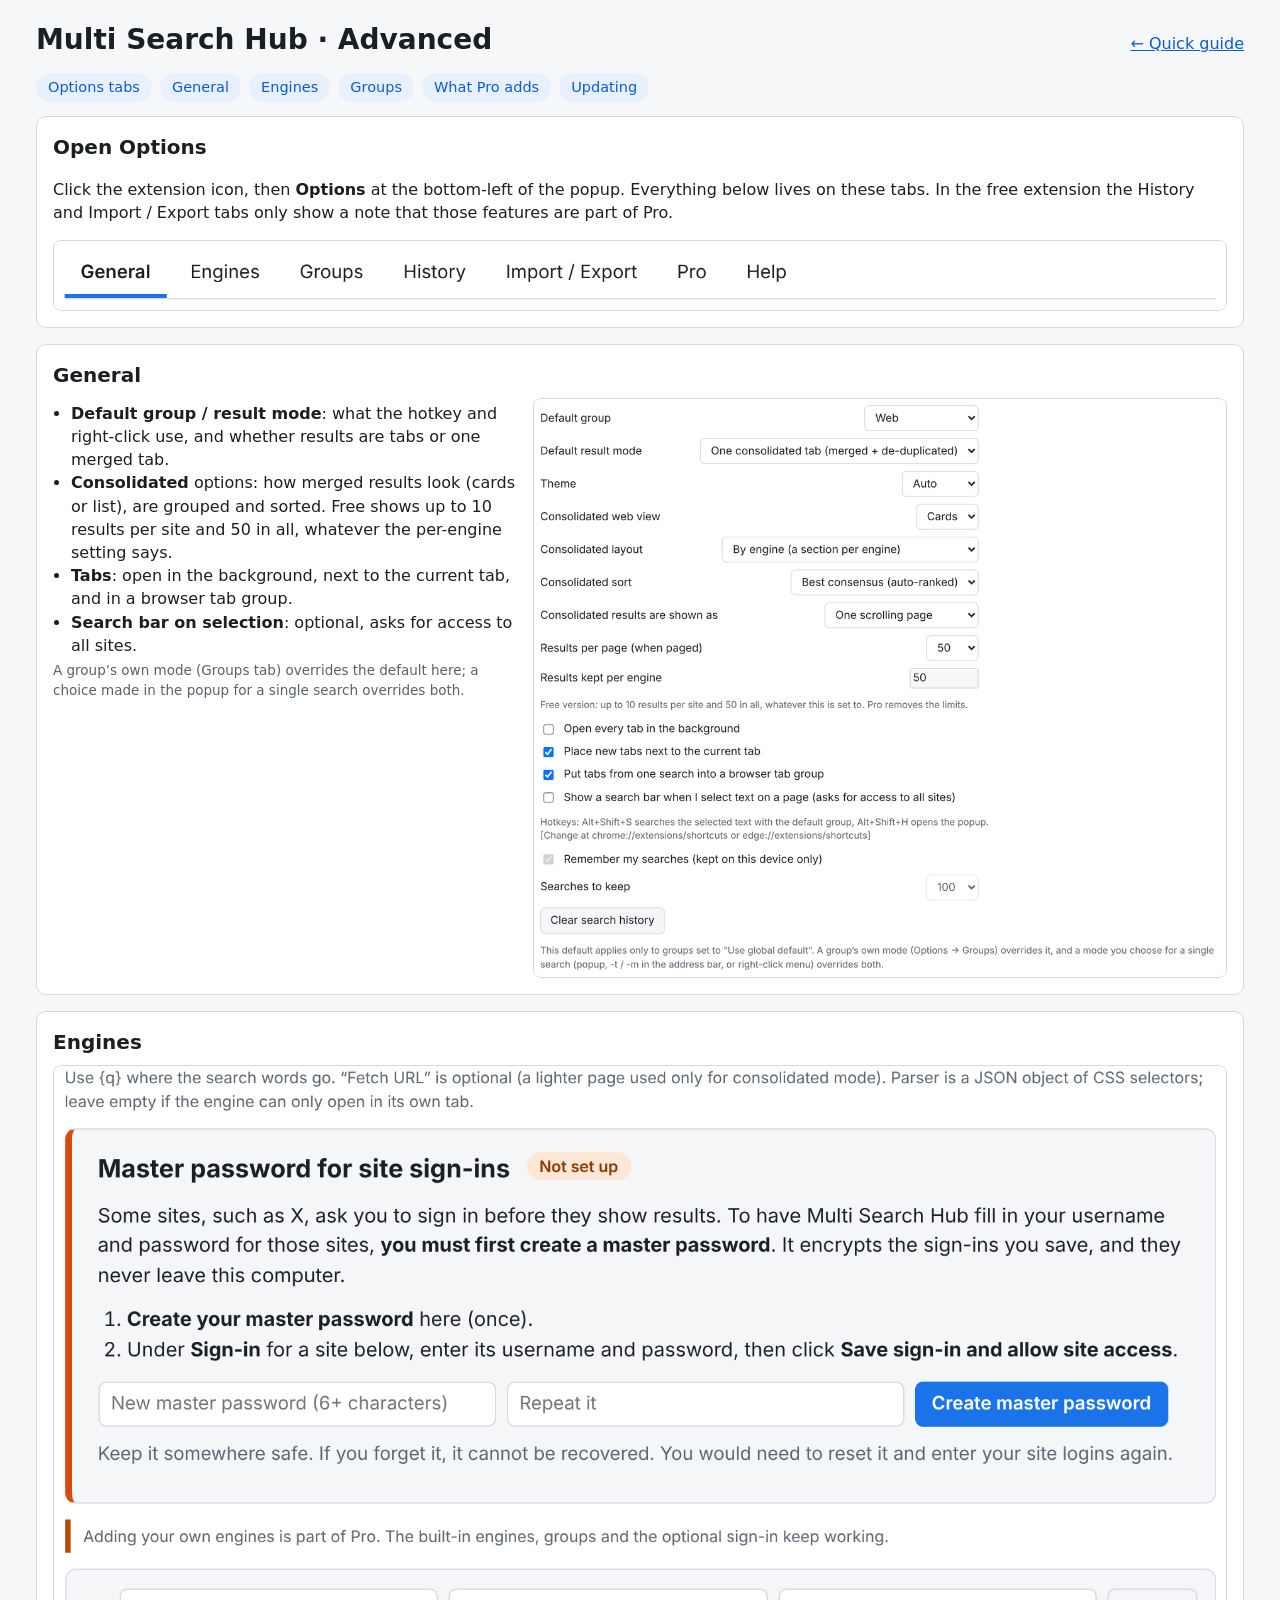
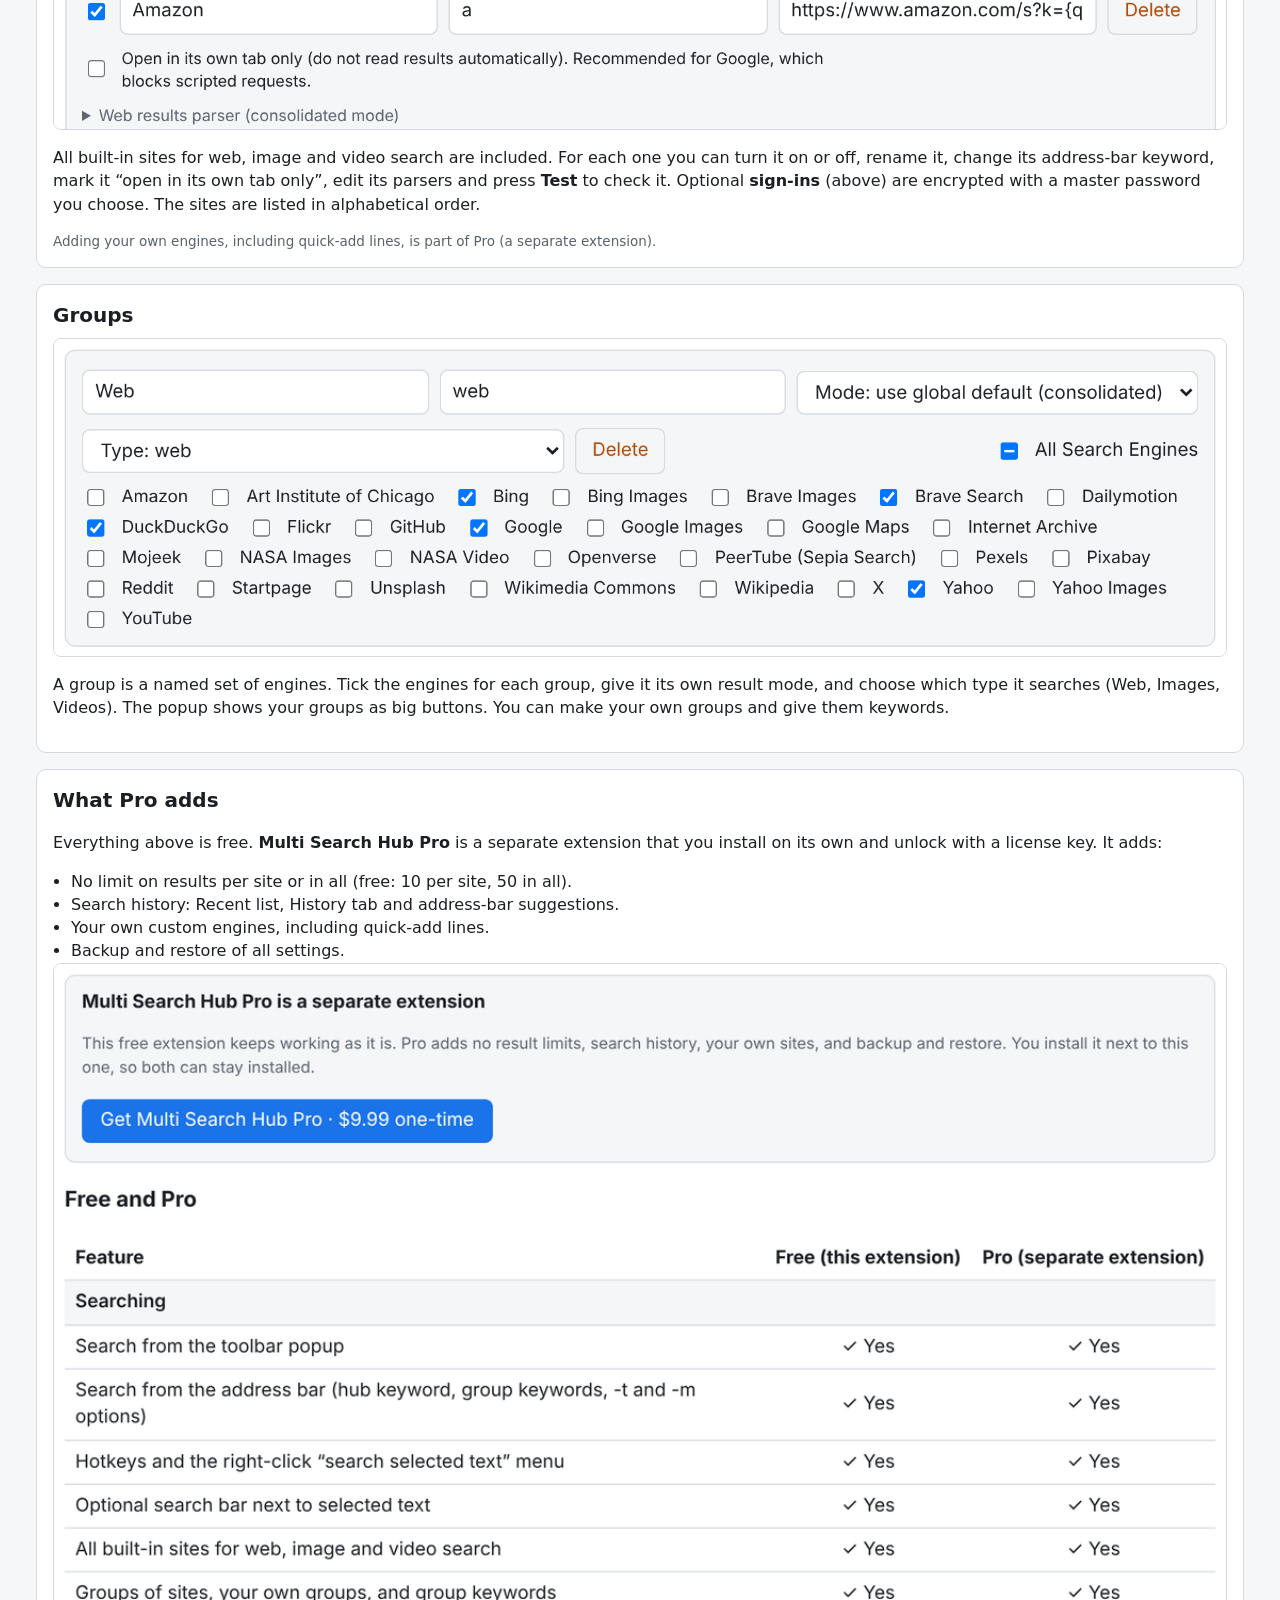
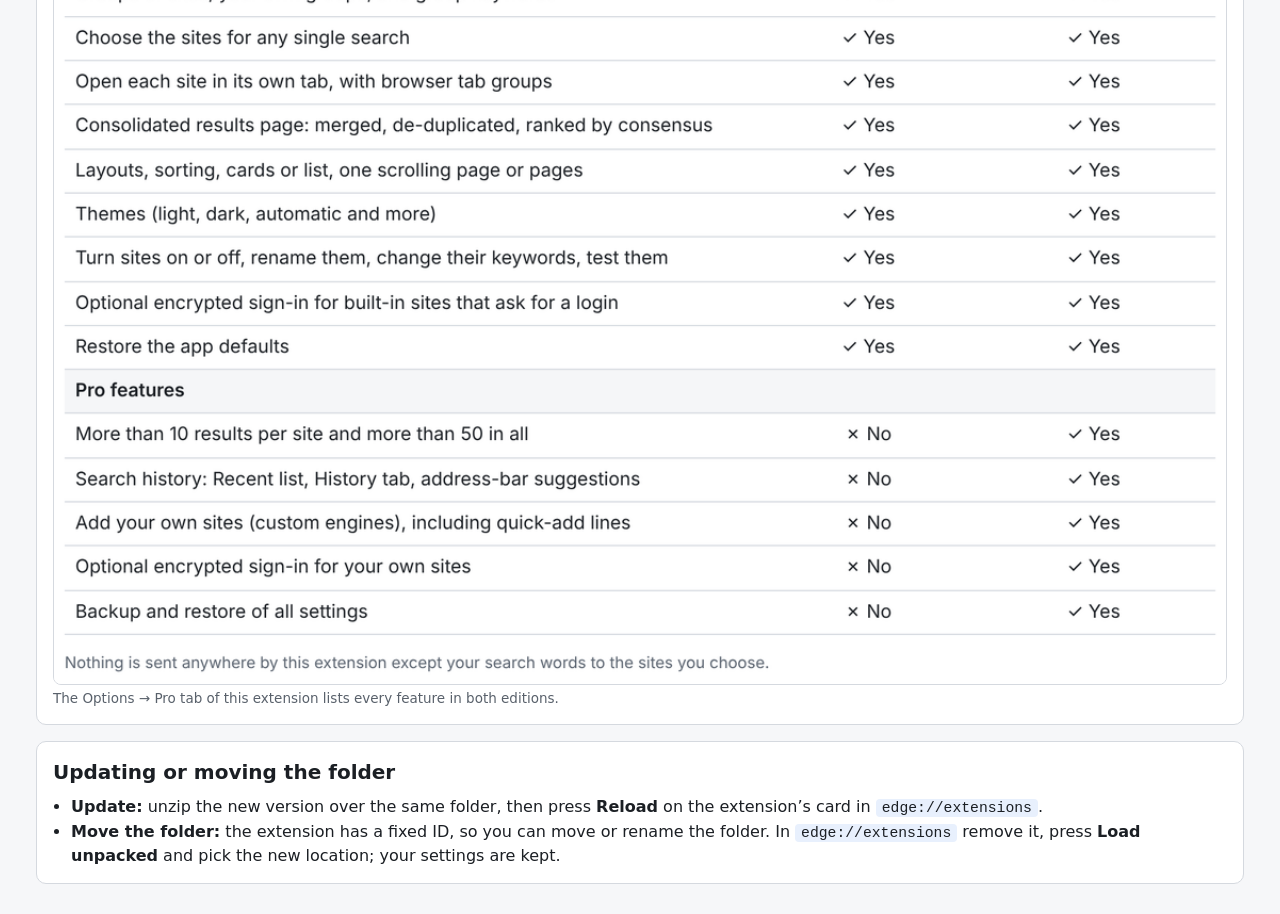
==== guide-free-advanced.html @ 28a11c8b "Add files via upload" ====
<!doctype html><html lang="en"><head><meta charset="utf-8"><meta name="viewport" content="width=device-width,initial-scale=1"><title>Multi Search Hub Advanced Guide</title><style>
:root{--bg:#f6f7f9;--card:#fff;--ink:#1b1f24;--mute:#59616b;--line:#d5d9df;--blue:#0b5cd5;--orange:#b84a00;--soft:#e8f0fd;--osoft:#fdeee3}
@media (prefers-color-scheme:dark){:root{--bg:#14171b;--card:#1e2227;--ink:#eceff3;--mute:#a4acb6;--line:#343a42;--blue:#6aa5ff;--orange:#ff9a55;--soft:#1b2a45;--osoft:#3a2616}}
*{box-sizing:border-box}
body{margin:0;background:var(--bg);color:var(--ink);font-family:"Segoe UI",Segoe UI,system-ui,-apple-system,Roboto,Arial,sans-serif;font-size:16px;line-height:1.45}
.wrap{max-width:1240px;margin:0 auto;padding:16px}
header{display:flex;align-items:baseline;justify-content:space-between;flex-wrap:wrap;gap:4px 16px;margin:4px 0 12px}
h1{font-size:28px;margin:0}h2{font-size:20px;margin:0 0 8px}h3{font-size:16px;margin:14px 0 4px}
.sub{color:var(--mute)}
.grid{display:grid;grid-template-columns:minmax(0,5fr) minmax(0,7fr);gap:16px;margin-bottom:16px}
.card{background:var(--card);border:1px solid var(--line);border-radius:10px;padding:16px}
ol.steps{list-style:none;margin:0;padding:0;counter-reset:s}
ol.steps li{counter-increment:s;position:relative;padding:0 0 12px 44px;margin-bottom:4px}
ol.steps li::before{content:counter(s);position:absolute;left:0;top:0;width:32px;height:32px;border-radius:50%;background:var(--blue);color:#fff;font-weight:700;display:grid;place-items:center}
:root{--onblue:#fff}
@media (prefers-color-scheme:dark){ol.steps li::before,.pin{color:#0b1220}}
code,kbd{font-family:Consolas,"Cascadia Mono",monospace;background:var(--soft);padding:1px 6px;border-radius:4px;font-size:.92em}
.shot{position:relative;margin-left:16px;border:1px solid var(--line);border-radius:8px;background:#fff}.shot img{border-radius:7px}
.shot img{display:block;width:100%;height:auto}
.pin{position:absolute;transform:translate(-50%,-50%);min-width:20px;height:20px;display:grid;place-items:center;font-weight:700;font-size:11px;color:#fff;box-shadow:0 0 0 2px #fff,0 1px 4px rgba(0,0,0,.5)}
.pin.b{background:var(--blue);border-radius:50%}
.pin.o{background:var(--orange);border-radius:4px}
ul.legend{list-style:none;margin:10px 0 0;padding:0;display:grid;grid-template-columns:1fr 1fr;gap:6px 18px}
ul.legend li{display:flex;gap:8px;align-items:flex-start;font-size:15px}
.k{flex:none;min-width:24px;height:24px;display:grid;place-items:center;font-weight:700;font-size:13px;color:#fff}
.k.b{background:var(--blue);border-radius:50%}.k.o{background:var(--orange);border-radius:4px}
@media (prefers-color-scheme:dark){.k,.pin{color:#0b1220}}
.tips{display:grid;grid-template-columns:repeat(4,1fr);gap:10px}@media(max-width:860px){.tips{grid-template-columns:1fr}}
.tip{border-left:4px solid var(--orange);background:var(--osoft);padding:8px 12px;border-radius:0 8px 8px 0}
.tip b{display:block}
.note{color:var(--mute);font-size:13.5px;margin-top:10px}
a{color:var(--blue)}
.pill{display:inline-block;background:var(--soft);border-radius:99px;padding:2px 10px;font-size:14px}
@media(max-width:860px){.grid{grid-template-columns:1fr}ul.legend{grid-template-columns:1fr}h1{font-size:23px}}
.scroll{overflow-x:auto;padding-bottom:4px}@media(max-width:860px){.scroll .shot{min-width:760px}}
/* advanced */
.sec{margin-bottom:16px}
.two{display:grid;grid-template-columns:minmax(0,4fr) minmax(0,6fr);gap:18px;align-items:start}
@media(max-width:860px){.two{grid-template-columns:1fr}}
.fig{border:1px solid var(--line);border-radius:8px;overflow:hidden;background:#fff}.fig img{display:block;width:100%;height:auto}
.cap{font-size:13.5px;color:var(--mute);margin:4px 0 0}
table{border-collapse:collapse;width:100%;font-size:15px}td,th{border-bottom:1px solid var(--line);padding:5px 8px;text-align:left;vertical-align:top}
.warn{border-left:4px solid var(--orange);background:var(--osoft);padding:8px 12px;border-radius:0 8px 8px 0;margin:10px 0}
nav.toc{display:flex;flex-wrap:wrap;gap:8px;margin:0 0 14px}nav.toc a{background:var(--soft);padding:4px 12px;border-radius:99px;text-decoration:none;font-size:14.5px}
ul.tight{margin:4px 0 0 18px;padding:0}
</style></head><body><div class="wrap"><header><h1>Multi Search Hub · Advanced</h1><span class="sub"><a href="guide-free.html">← Quick guide</a></span></header><nav class="toc"><a href="#tabs">Options tabs</a><a href="#general">General</a><a href="#engines">Engines</a><a href="#groups">Groups</a><a href="#pro">What Pro adds</a><a href="#update">Updating</a></nav><section class="card sec" id="tabs"><h2>Open Options</h2>
 <p>Click the extension icon, then <b>Options</b> at the bottom-left of the popup. Everything below lives on these tabs. In the free extension the History and Import / Export tabs only show a note that those features are part of Pro.</p><div class="fig"><img src="[data-uri]" alt="Options tabs"></div></section><section class="card sec" id="general"><h2>General</h2><div class="two"><div>
 <ul class="tight"><li><b>Default group / result mode</b>: what the hotkey and right-click use, and whether results are tabs or one merged tab.</li>
 <li><b>Consolidated</b> options: how merged results look (cards or list), are grouped and sorted. Free shows up to 10 results per site and 50 in all, whatever the per-engine setting says.</li>
 <li><b>Tabs</b>: open in the background, next to the current tab, and in a browser tab group.</li>
 <li><b>Search bar on selection</b>: optional, asks for access to all sites.</li></ul>
 <p class="cap">A group’s own mode (Groups tab) overrides the default here; a choice made in the popup for a single search overrides both.</p></div>
 <div><div class="fig"><img src="[data-uri]" alt="General options"></div></div></div></section><section class="card sec" id="engines"><h2>Engines</h2><div class="fig"><img src="[data-uri]" alt="Engines tab"></div>
 <p>All built-in sites for web, image and video search are included. For each one you can turn it on or off, rename it, change its address-bar keyword, mark it “open in its own tab only”, edit its parsers and press <b>Test</b> to check it. Optional <b>sign-ins</b> (above) are encrypted with a master password you choose. The sites are listed in alphabetical order.</p>
 <p class="cap">Adding your own engines, including quick-add lines, is part of Pro (a separate extension).</p></section><section class="card sec" id="groups"><h2>Groups</h2><div class="fig"><img src="[data-uri]" alt="Group card"></div>
 <p>A group is a named set of engines. Tick the engines for each group, give it its own result mode, and choose which type it searches (Web, Images, Videos). The popup shows your groups as big buttons. You can make your own groups and give them keywords.</p></section><section class="card sec" id="pro"><h2>What Pro adds</h2>
 <p>Everything above is free. <b>Multi Search Hub Pro</b> is a separate extension that you install on its own and unlock with a license key. It adds:</p>
 <ul class="tight"><li>No limit on results per site or in all (free: 10 per site, 50 in all).</li><li>Search history: Recent list, History tab and address-bar suggestions.</li><li>Your own custom engines, including quick-add lines.</li><li>Backup and restore of all settings.</li></ul>
 <div class="fig"><img src="[data-uri]" alt="Free and Pro table"></div>
 <p class="cap">The Options → Pro tab of this extension lists every feature in both editions.</p></section><section class="card sec" id="update"><h2>Updating or moving the folder</h2>
 <ul class="tight"><li><b>Update:</b> unzip the new version over the same folder, then press <b>Reload</b> on the extension’s card in <code>edge://extensions</code>.</li>
 <li><b>Move the folder:</b> the extension has a fixed ID, so you can move or rename the folder. In <code>edge://extensions</code> remove it, press <b>Load unpacked</b> and pick the new location; your settings are kept.</li></ul></section></div></body></html>
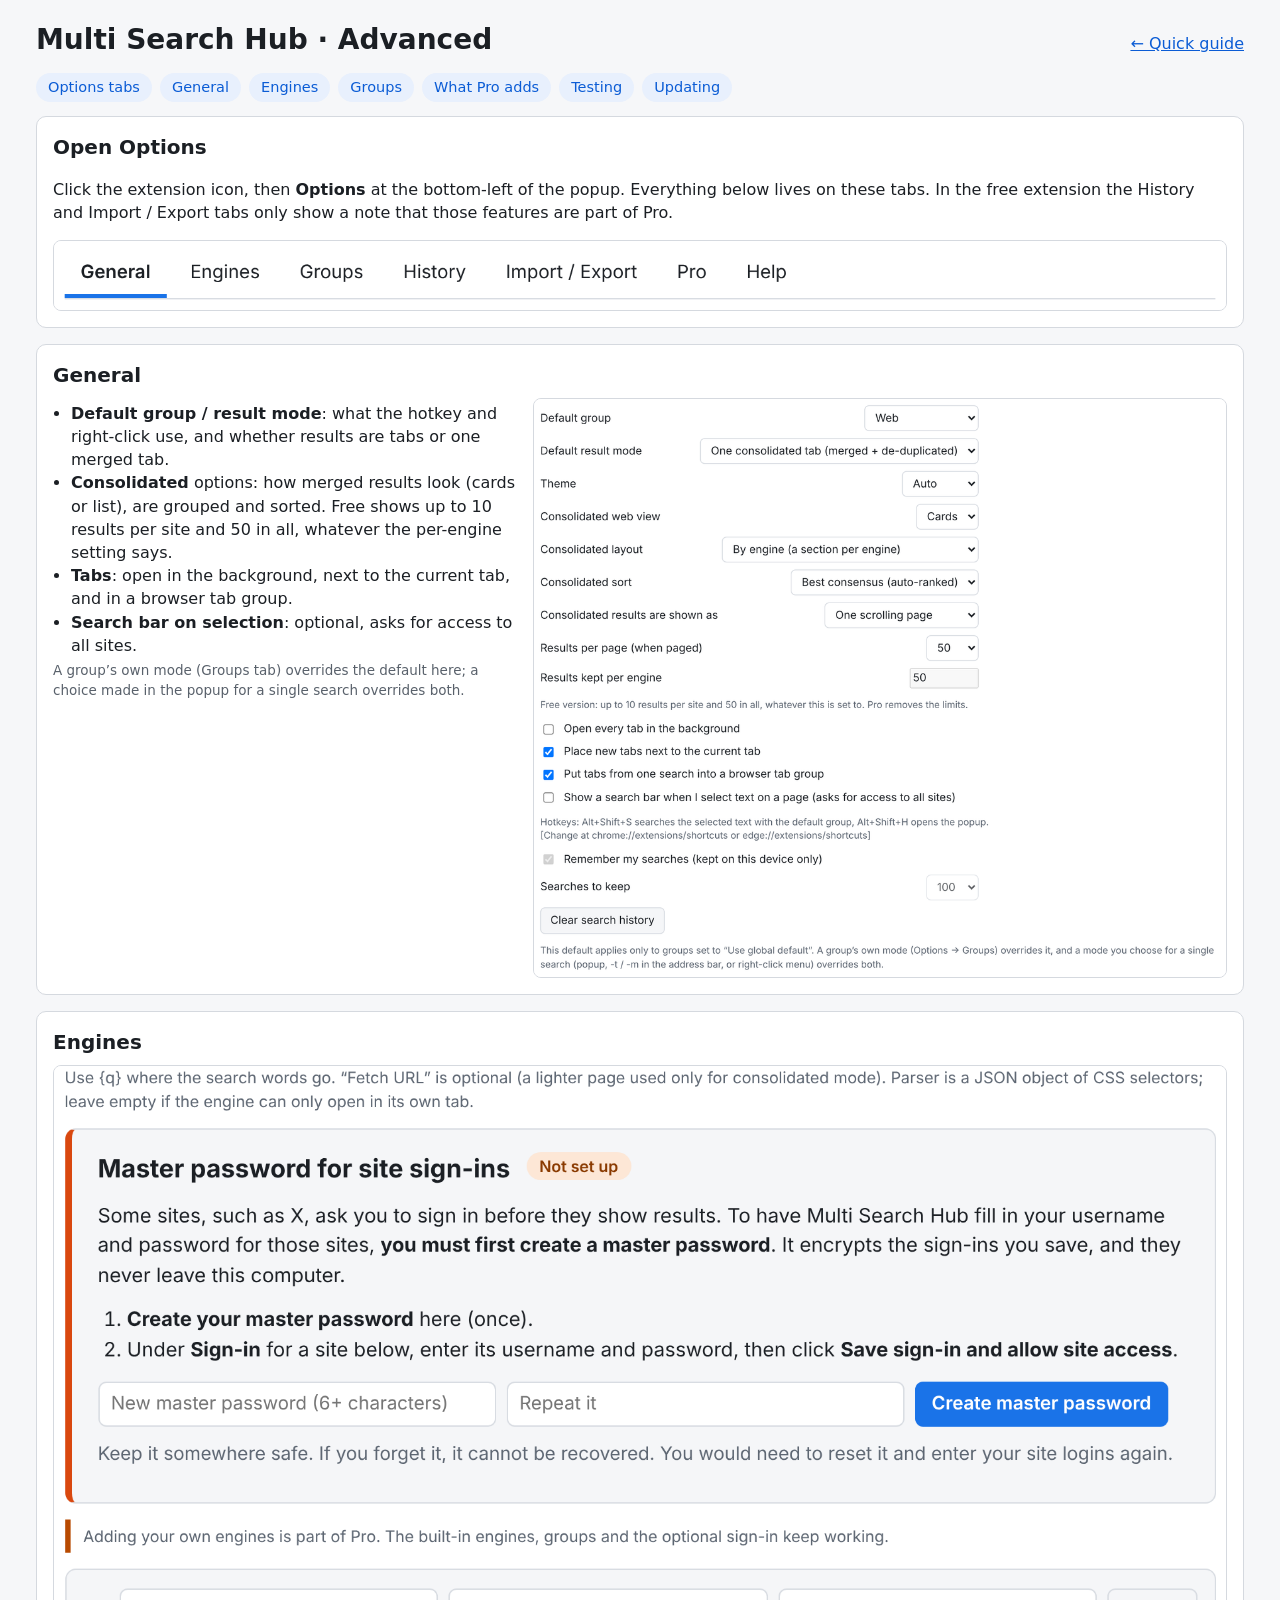
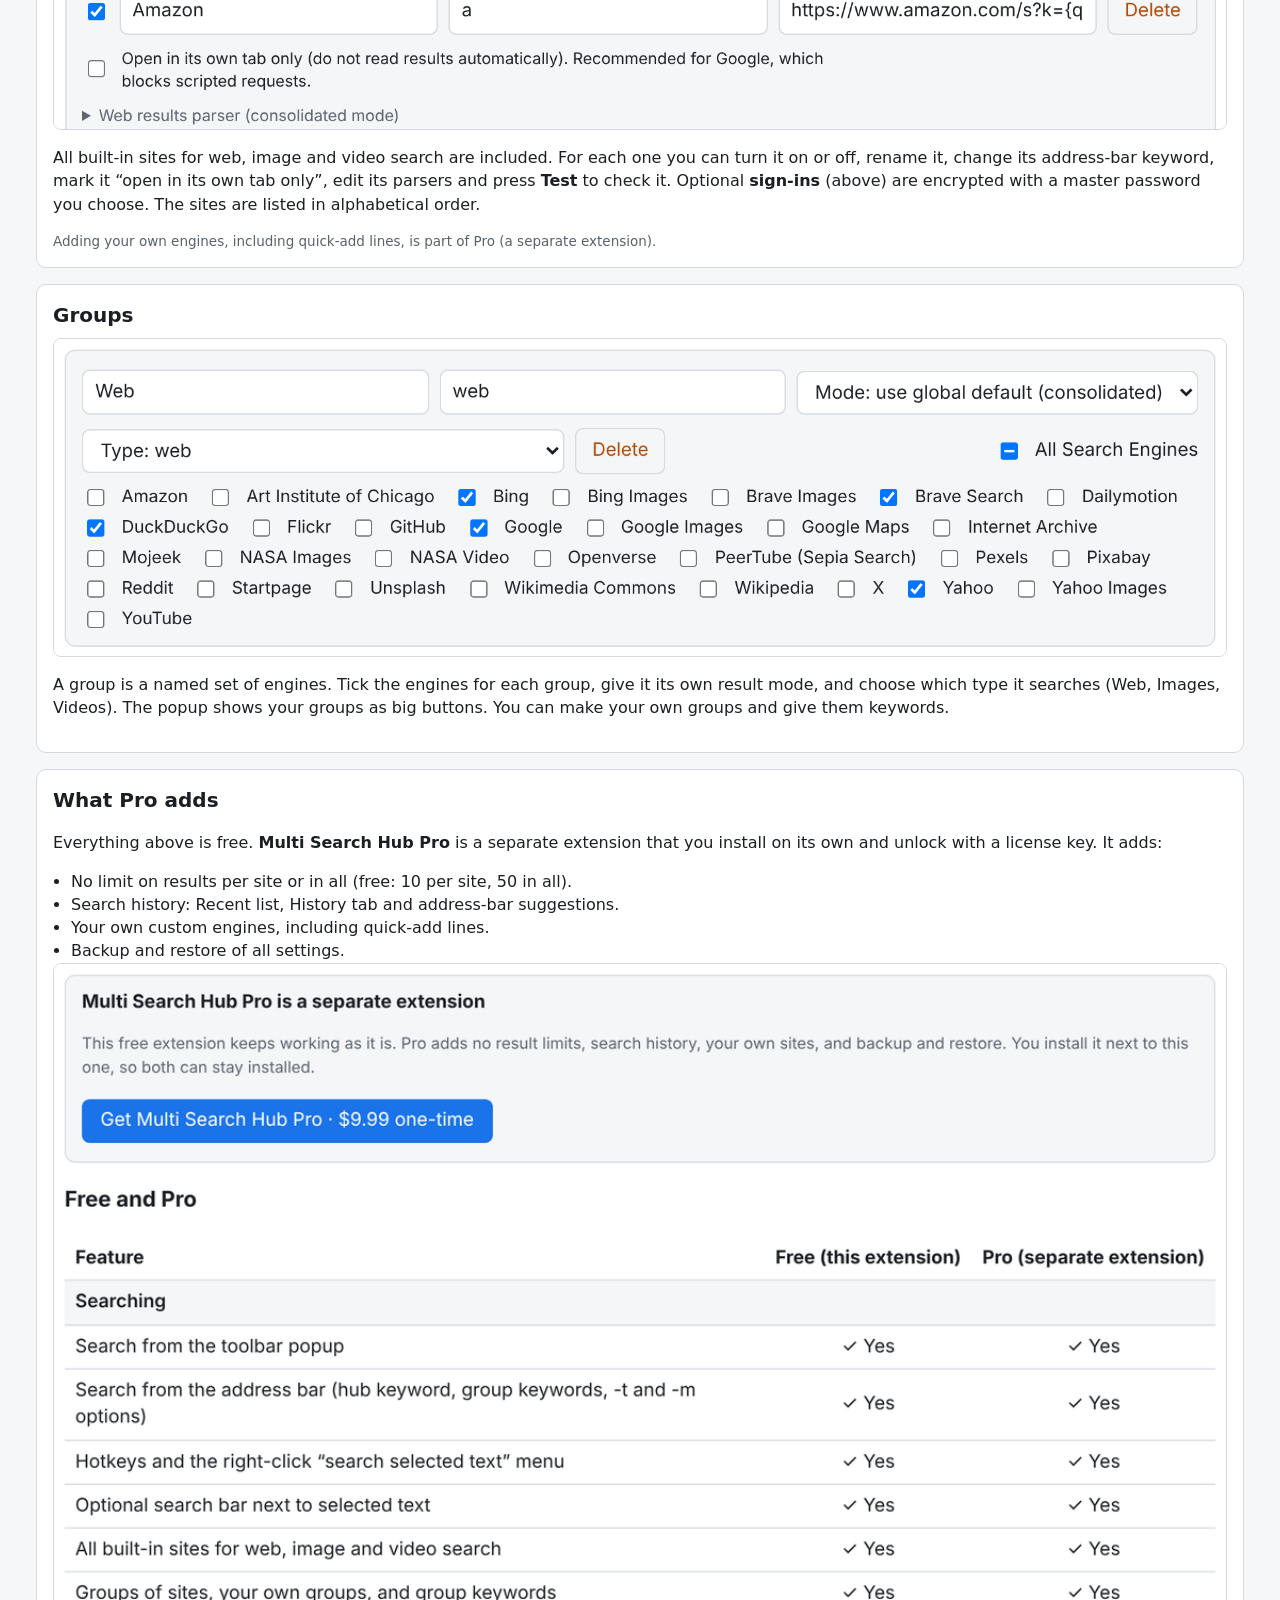
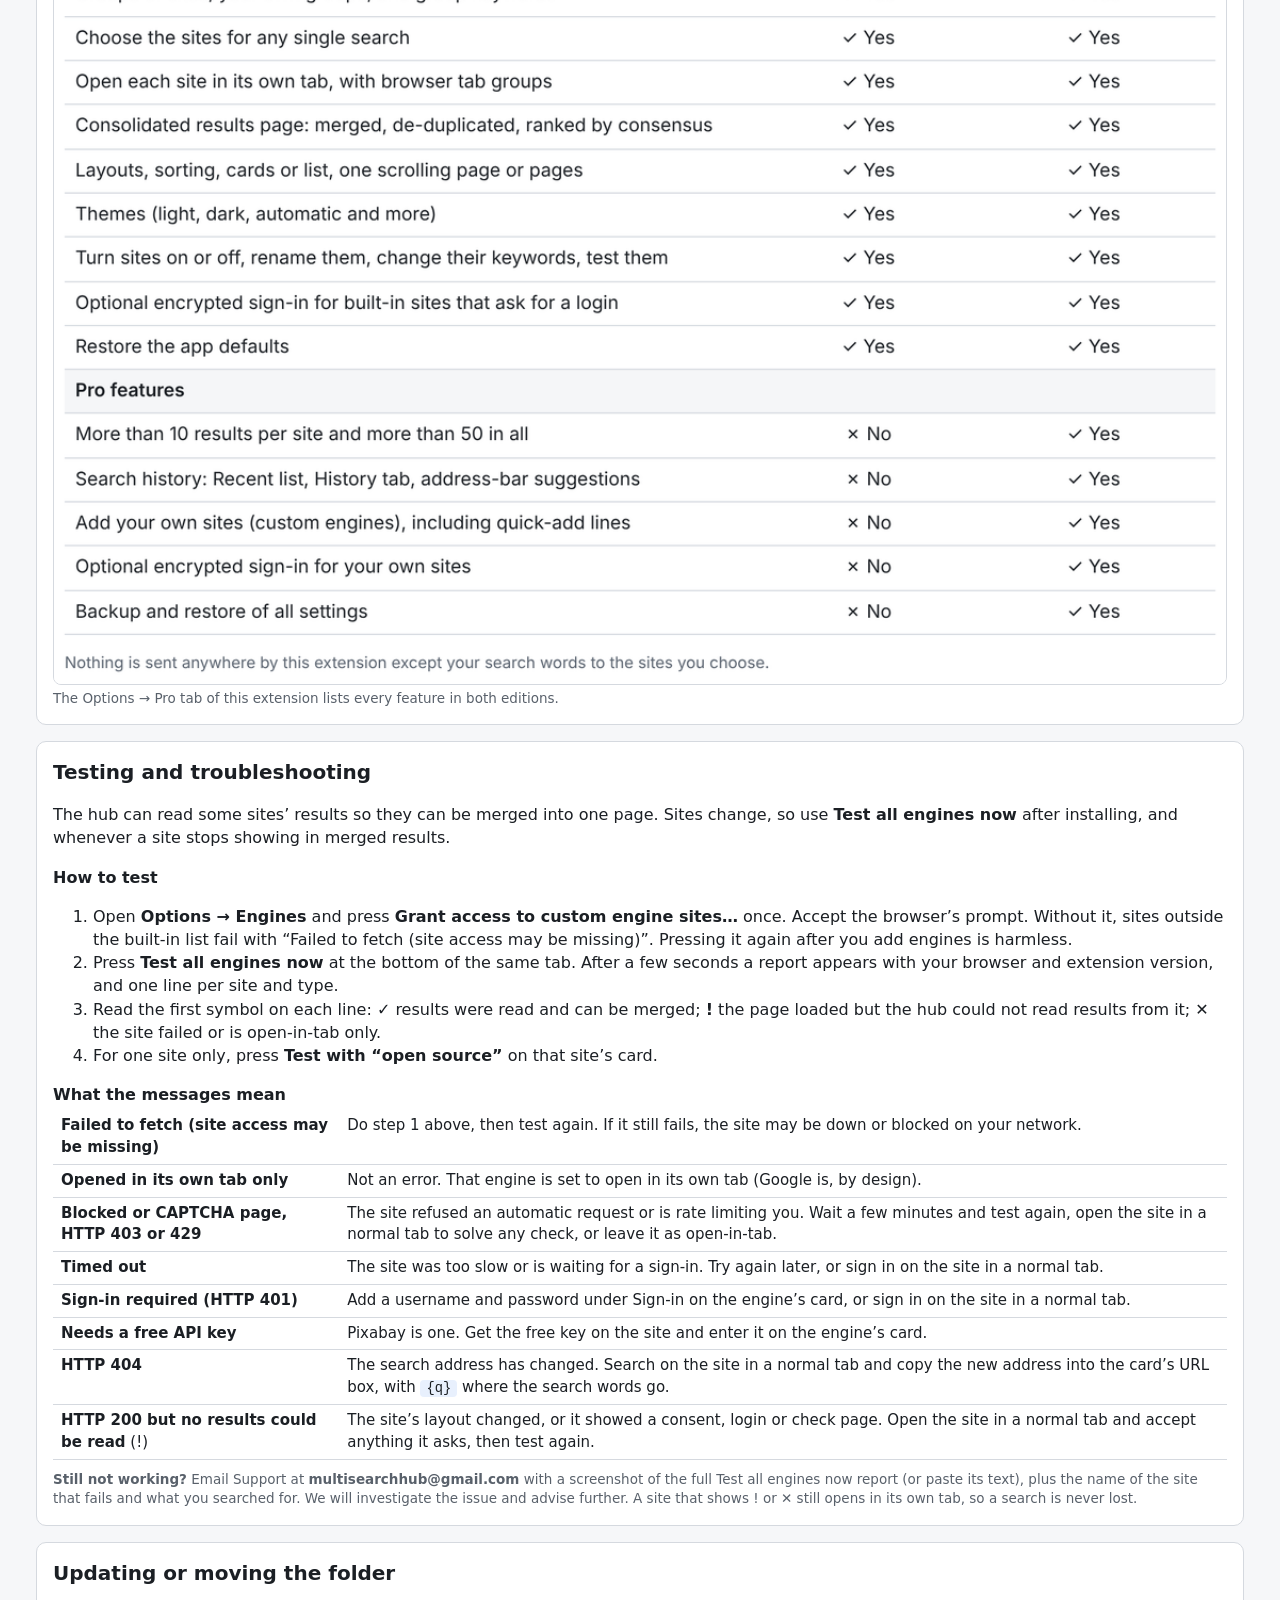
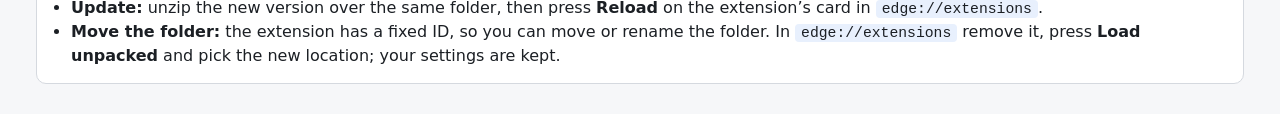
==== commit 0f959e54: "Add files via upload" ====
--- a/guide-free-advanced.html
+++ b/guide-free-advanced.html
@@ -43,7 +43,7 @@
 .warn{border-left:4px solid var(--orange);background:var(--osoft);padding:8px 12px;border-radius:0 8px 8px 0;margin:10px 0}
 nav.toc{display:flex;flex-wrap:wrap;gap:8px;margin:0 0 14px}nav.toc a{background:var(--soft);padding:4px 12px;border-radius:99px;text-decoration:none;font-size:14.5px}
 ul.tight{margin:4px 0 0 18px;padding:0}
-</style></head><body><div class="wrap"><header><h1>Multi Search Hub · Advanced</h1><span class="sub"><a href="guide-free.html">← Quick guide</a></span></header><nav class="toc"><a href="#tabs">Options tabs</a><a href="#general">General</a><a href="#engines">Engines</a><a href="#groups">Groups</a><a href="#pro">What Pro adds</a><a href="#update">Updating</a></nav><section class="card sec" id="tabs"><h2>Open Options</h2>
+</style></head><body><div class="wrap"><header><h1>Multi Search Hub · Advanced</h1><span class="sub"><a href="guide-free.html">← Quick guide</a></span></header><nav class="toc"><a href="#tabs">Options tabs</a><a href="#general">General</a><a href="#engines">Engines</a><a href="#groups">Groups</a><a href="#pro">What Pro adds</a><a href="#testing">Testing</a><a href="#update">Updating</a></nav><section class="card sec" id="tabs"><h2>Open Options</h2>
  <p>Click the extension icon, then <b>Options</b> at the bottom-left of the popup. Everything below lives on these tabs. In the free extension the History and Import / Export tabs only show a note that those features are part of Pro.</p><div class="fig"><img src="[data-uri]" alt="Options tabs"></div></section><section class="card sec" id="general"><h2>General</h2><div class="two"><div>
  <ul class="tight"><li><b>Default group / result mode</b>: what the hotkey and right-click use, and whether results are tabs or one merged tab.</li>
  <li><b>Consolidated</b> options: how merged results look (cards or list), are grouped and sorted. Free shows up to 10 results per site and 50 in all, whatever the per-engine setting says.</li>
@@ -57,6 +57,25 @@
  <p>Everything above is free. <b>Multi Search Hub Pro</b> is a separate extension that you install on its own and unlock with a license key. It adds:</p>
  <ul class="tight"><li>No limit on results per site or in all (free: 10 per site, 50 in all).</li><li>Search history: Recent list, History tab and address-bar suggestions.</li><li>Your own custom engines, including quick-add lines.</li><li>Backup and restore of all settings.</li></ul>
  <div class="fig"><img src="[data-uri]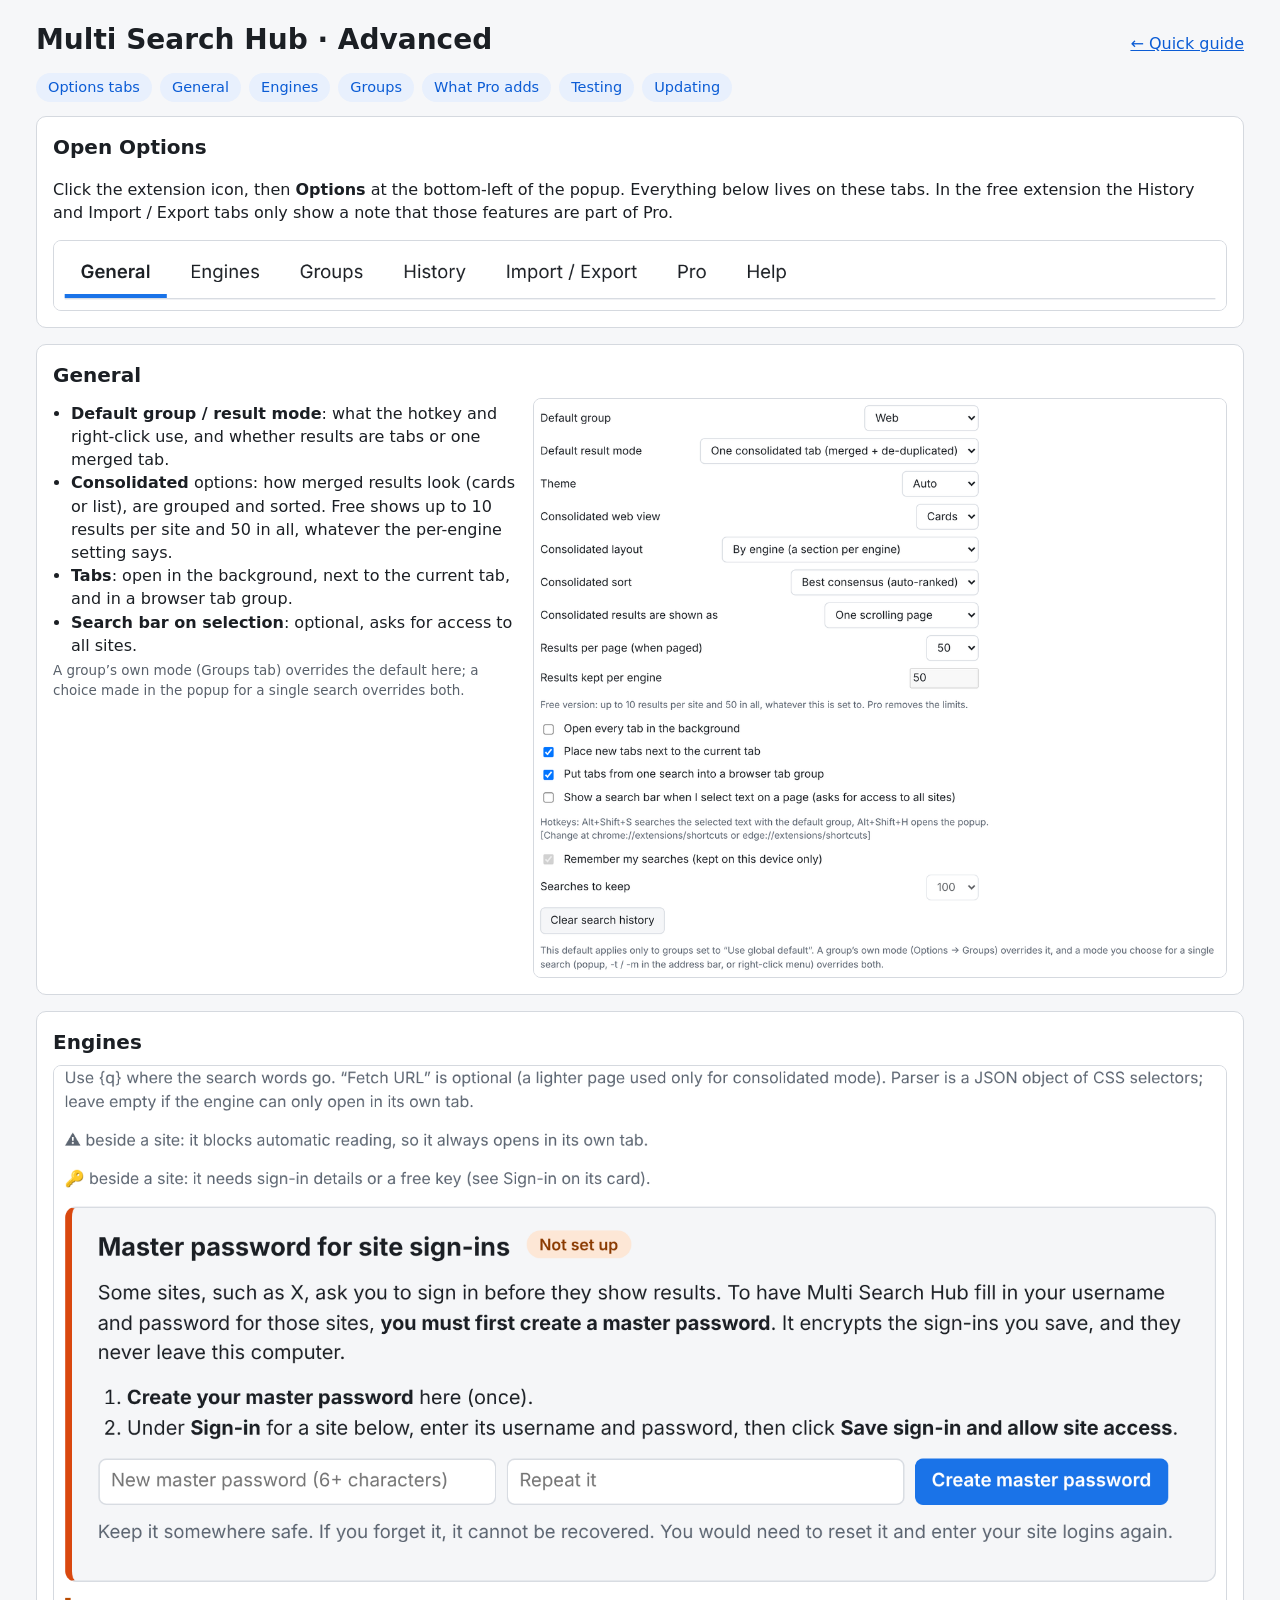
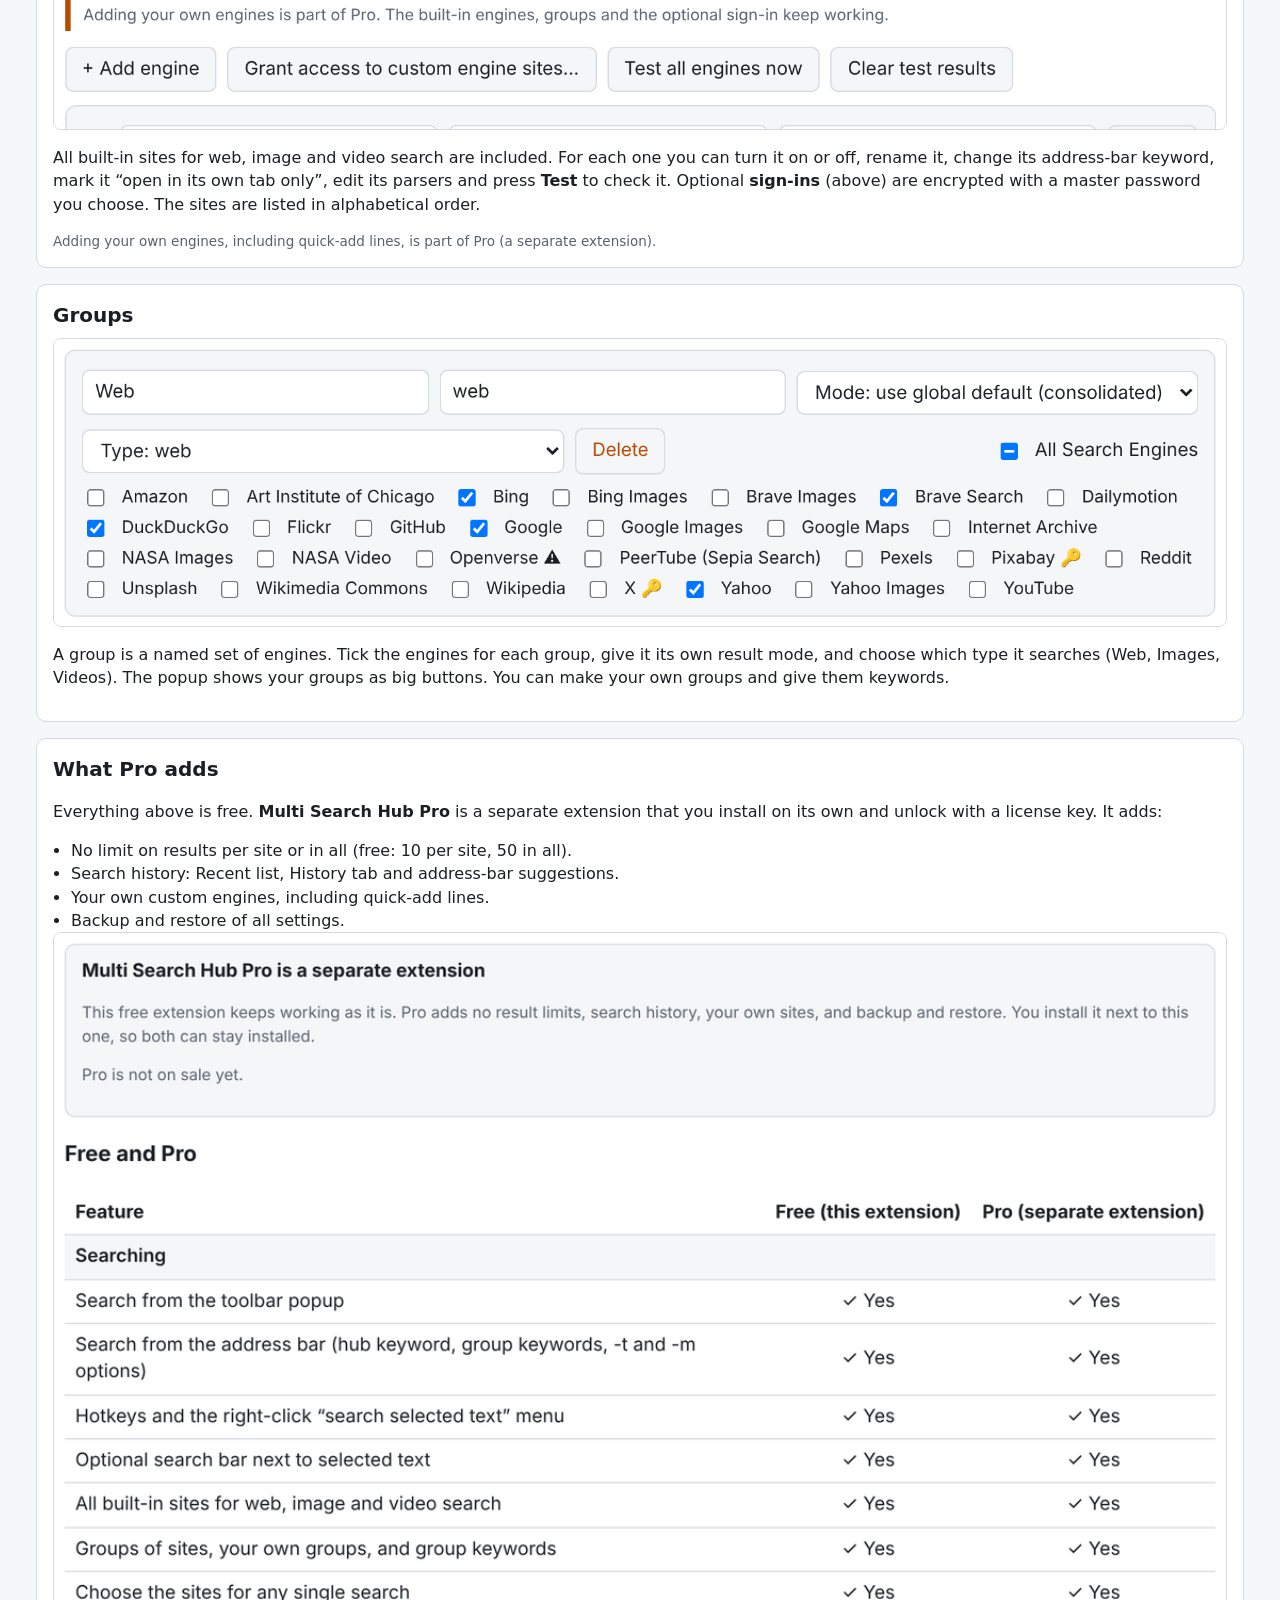
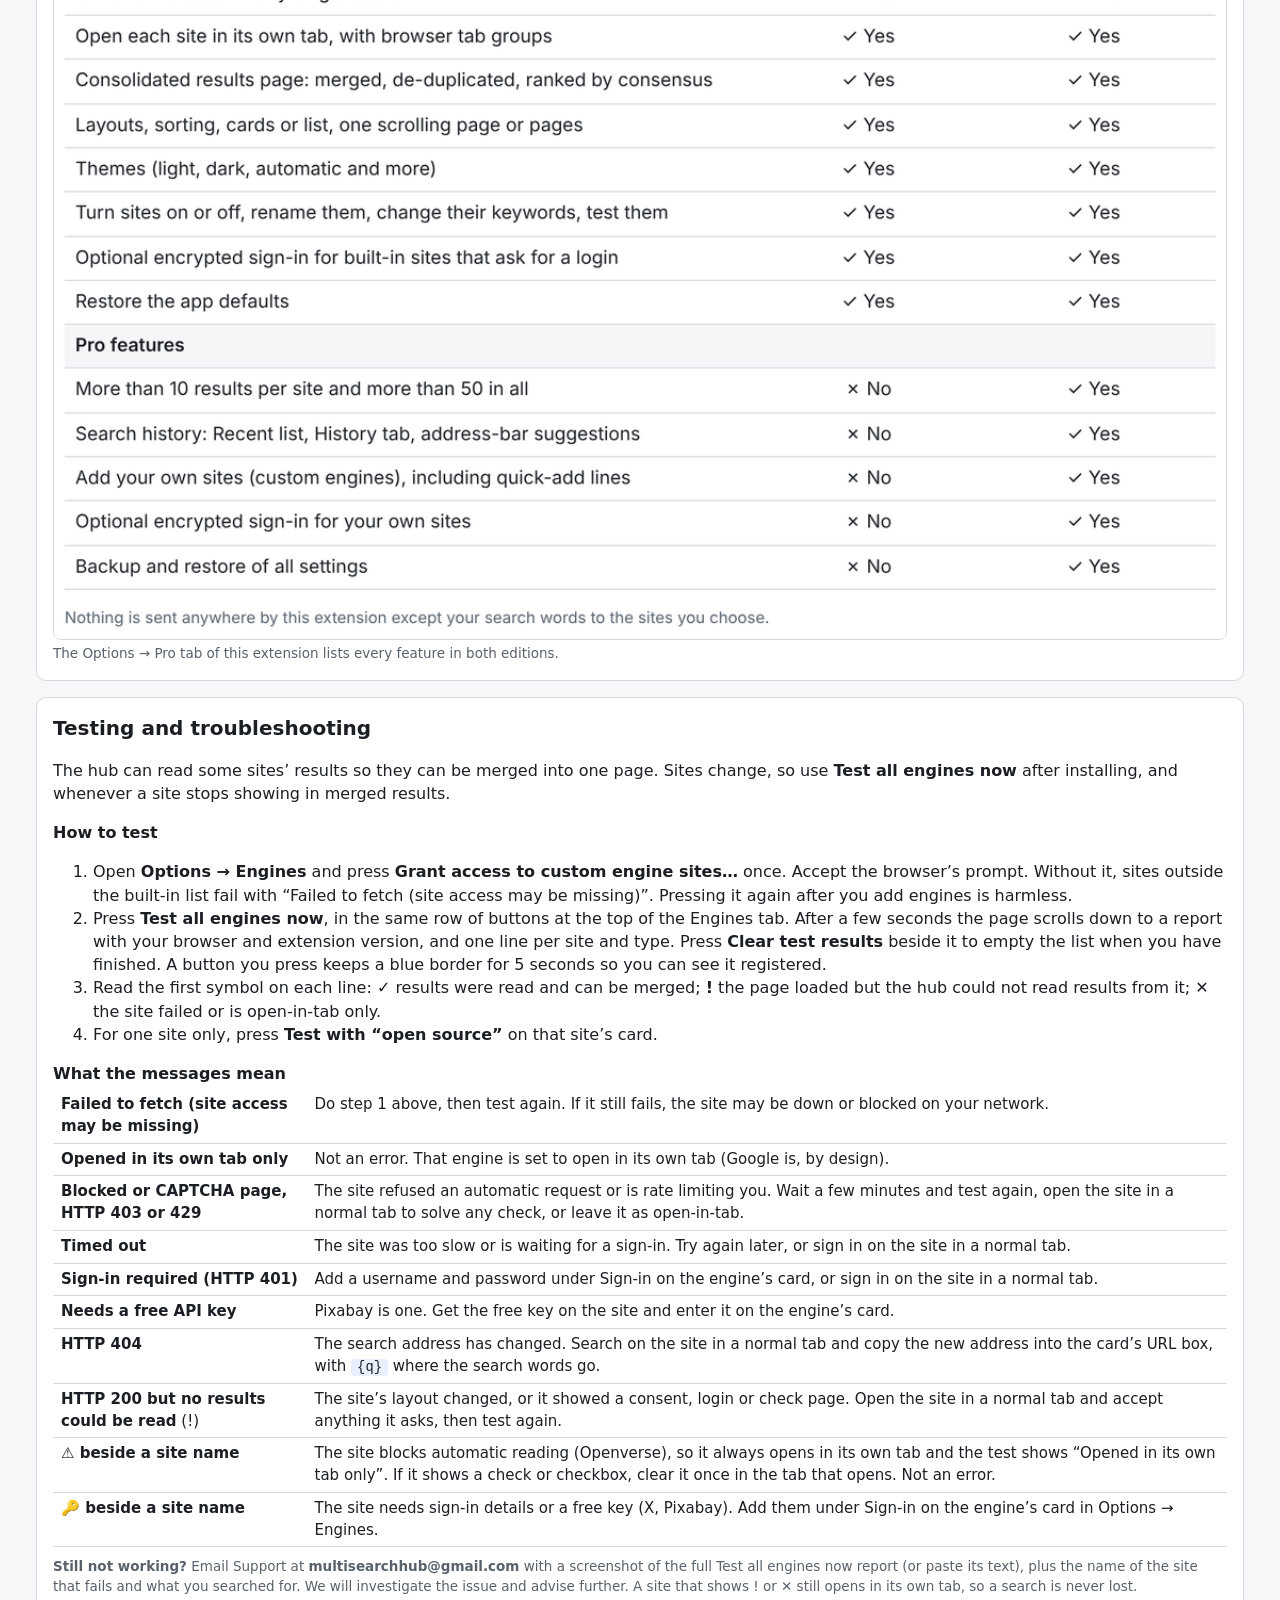
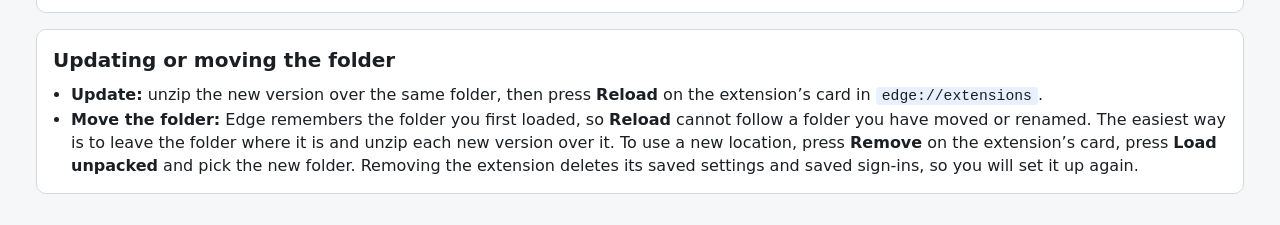
